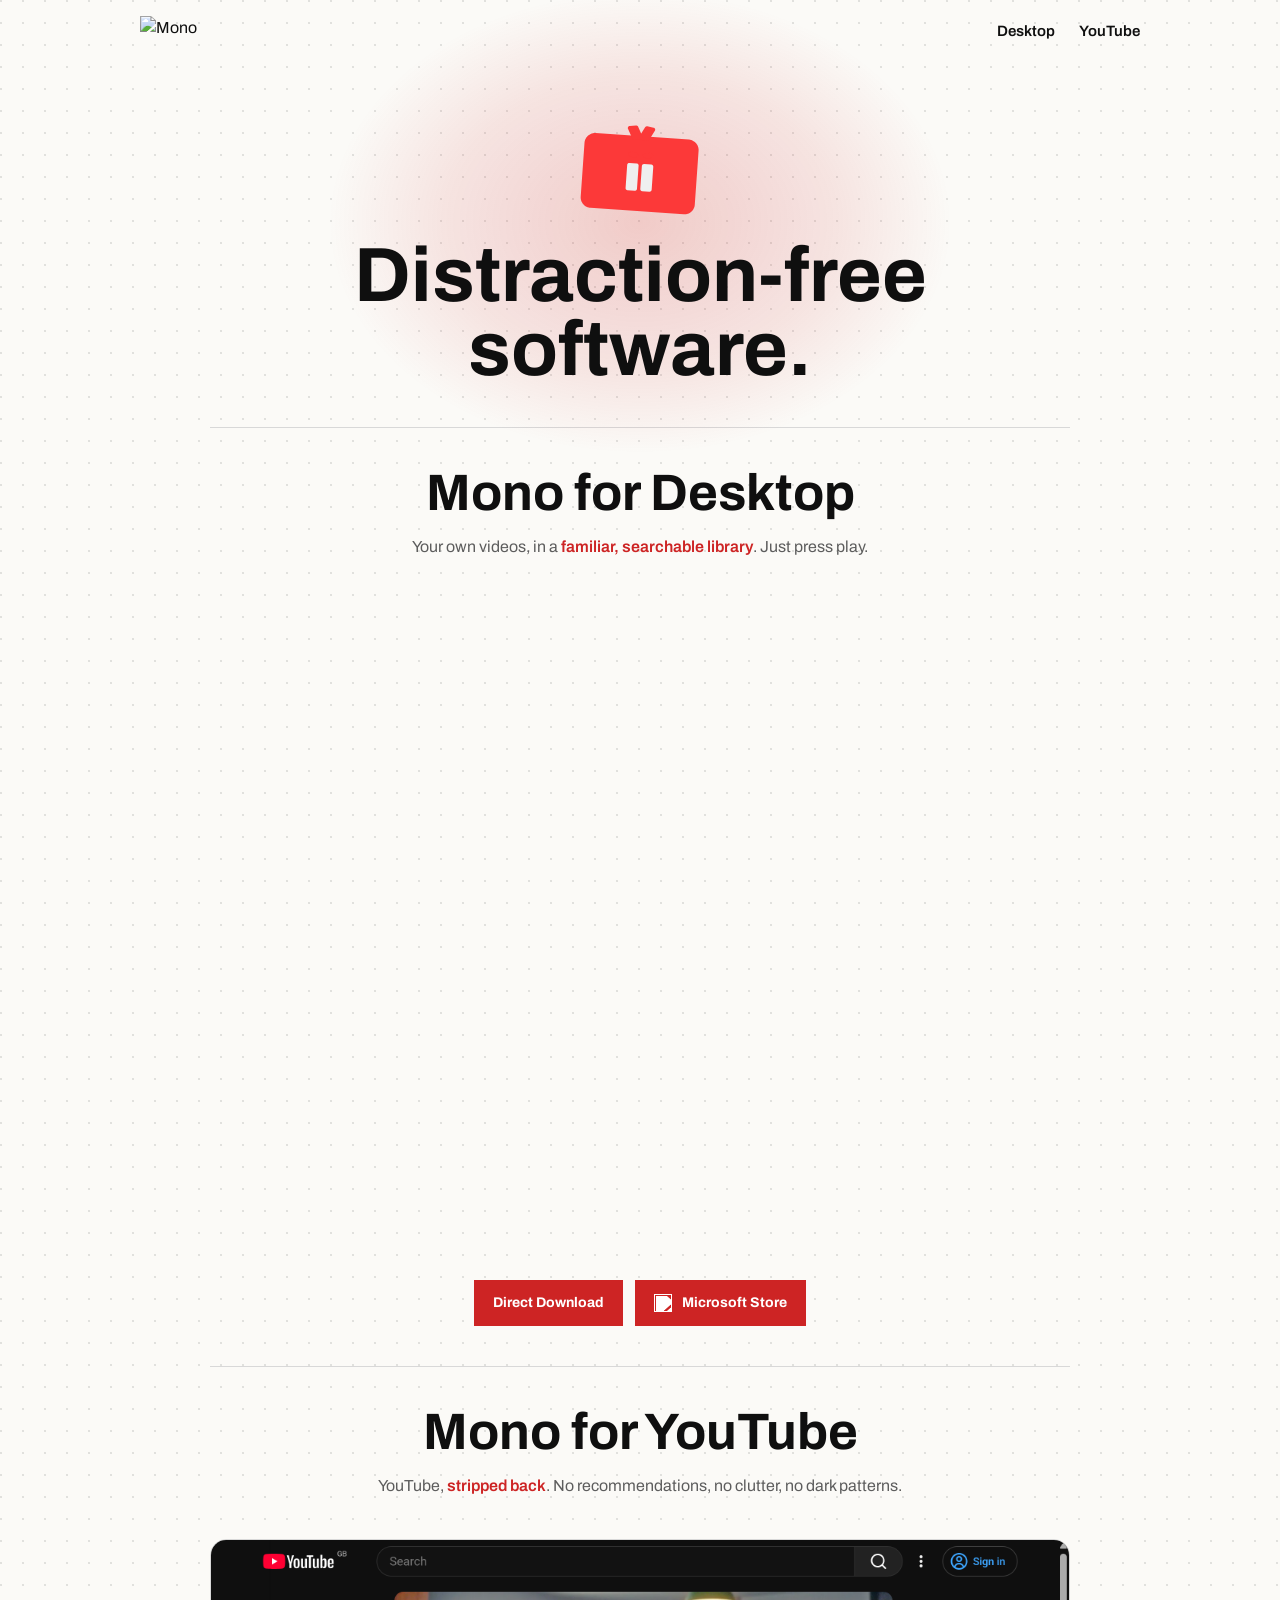
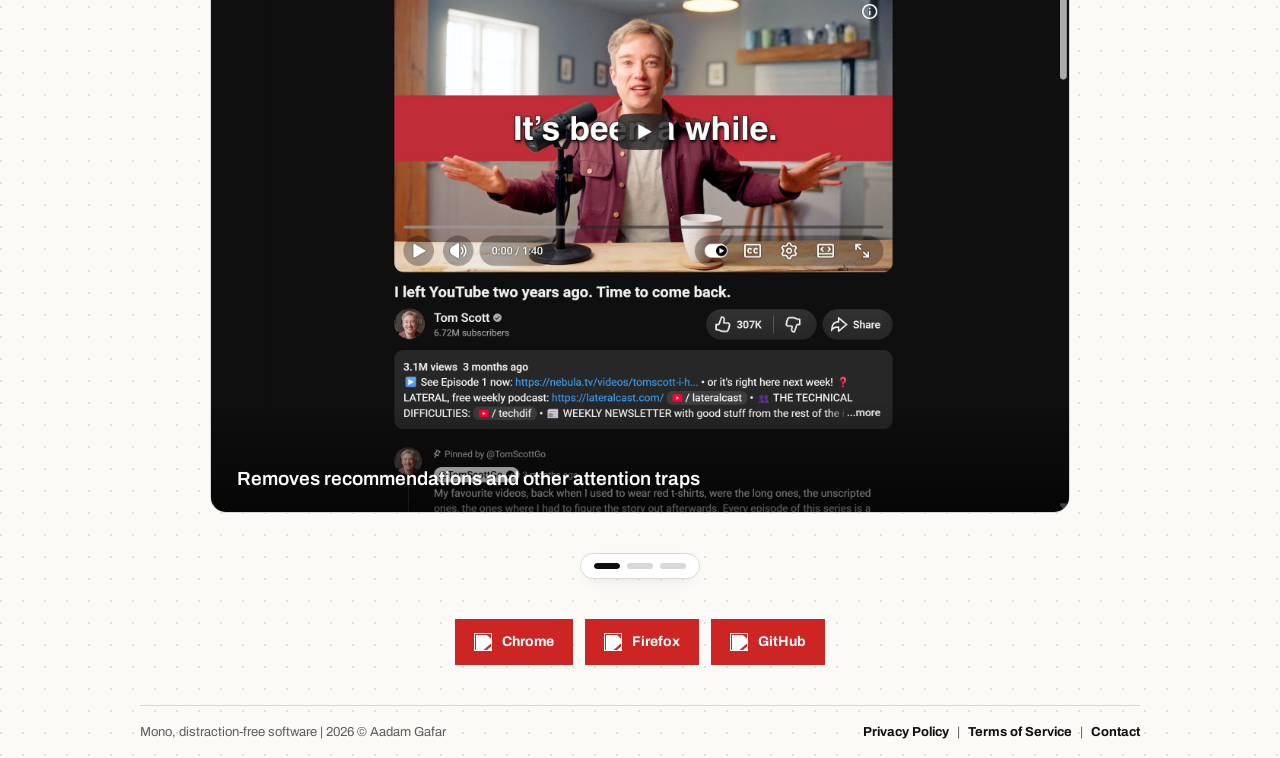
==== index.html @ 40f51976 "Update figcaption elements to remove trailing periods Removed periods from figcaption elements for c" ====
<!DOCTYPE html>
<html lang="en">

<head>
  <meta charset="UTF-8">
  <meta name="viewport" content="width=device-width, initial-scale=1.0">
  <meta name="description" content="Mono, distraction-free software">
  <meta property="og:title" content="Mono">
  <meta property="og:description" content="Mono, distraction-free software">
  <meta property="og:type" content="website">
  <meta property="og:url" content="https://monoapp.uk">
  <title>Mono, distraction-free software</title>
  <link rel="preconnect" href="https://fonts.googleapis.com">
  <link rel="preconnect" href="https://fonts.gstatic.com" crossorigin>
  <link href="https://fonts.googleapis.com/css2?family=Archivo:wght@400;500;600;700&display=swap" rel="stylesheet">
  <link rel="stylesheet" href="style.css">
  <link rel="icon" type="image/svg+xml" href="art/icon.svg">
</head>

<body>
  <header class="site-header" aria-label="Site header">
    <nav class="navbar" aria-label="Primary">
      <a class="brand" href="index.html" aria-label="Mono home">
        <img src="art/logo_dark_text.svg" alt="Mono" width="104" height="30">
      </a>
      <ul class="nav-links">
        <li><a href="index.html#desktop">Desktop</a></li>
        <li><a href="index.html#youtube">YouTube</a></li>
      </ul>
    </nav>
  </header>

  <main>
    <section class="hero" aria-labelledby="hero-title">
      <img class="hero-mark" src="art/mono.svg" alt="" aria-hidden="true" width="120" height="93">
      <h1 id="hero-title">Distraction-free software.</h1>
    </section>

    <section id="desktop" class="product-section" aria-labelledby="desktop-title">
      <header class="product-intro">
        <h2 id="desktop-title">Mono for Desktop</h2>
        <p>
          Your own videos, in a <span class="hl">familiar, searchable library</span>. Just press play.
        </p>
      </header>

      <div class="carousel" data-carousel aria-roledescription="carousel" aria-label="Mono for Desktop in use">
        <div class="carousel-track" data-carousel-track>
          <article class="beat carousel-slide" aria-roledescription="slide" aria-label="1 of 3">
            <figure class="beat-visual">
              <img src="art/screenshots/mfd_1.png" alt="Mono for Desktop clean home screen with search" width="2256" height="1408" loading="lazy">
              <figcaption>Gather your videos into one searchable library</figcaption>
            </figure>
          </article>

          <article class="beat carousel-slide" aria-roledescription="slide" aria-label="2 of 3">
            <figure class="beat-visual">
              <img src="art/screenshots/mfd_2.png" alt="Mono for Desktop showing a searchable grid of local videos" width="2256" height="1504" loading="lazy">
              <figcaption>Play a wide range of formats</figcaption>
            </figure>
          </article>

          <article class="beat carousel-slide" aria-roledescription="slide" aria-label="3 of 3">
            <figure class="beat-visual">
              <img src="art/screenshots/mfd_3.png" alt="Mono for Desktop playing a video with a minimal player" width="2256" height="1408" loading="lazy">
              <figcaption>Your files stay on your machine and remain untouched</figcaption>
            </figure>
          </article>
        </div>

        <div class="carousel-controls">
          <div class="carousel-dots" role="tablist" aria-label="Choose slide">
            <button type="button" class="carousel-dot" data-carousel-dot role="tab" aria-label="Slide 1"><span class="carousel-dot-fill"></span></button>
            <button type="button" class="carousel-dot" data-carousel-dot role="tab" aria-label="Slide 2"><span class="carousel-dot-fill"></span></button>
            <button type="button" class="carousel-dot" data-carousel-dot role="tab" aria-label="Slide 3"><span class="carousel-dot-fill"></span></button>
          </div>
        </div>
      </div>

      <div class="store-links product-download" aria-label="Desktop download links">
        <a class="download-link" href="files/Mono Installer.msi">Direct Download</a>
        <a class="download-link" href="https://apps.microsoft.com/detail/9N6D00VZBLR2?hl=en-us&gl=GB&ocid=pdpshare" target="_blank" rel="noreferrer">
          <img class="download-link-icon" src="art/microsoft.svg" alt="" aria-hidden="true" width="18" height="18">
          <span>Microsoft Store</span>
        </a>
      </div>
    </section>

    <section id="youtube" class="product-section" aria-labelledby="youtube-title">
      <header class="product-intro">
        <h2 id="youtube-title">Mono for YouTube</h2>
        <p>
          YouTube, <span class="hl">stripped back</span>. No recommendations, no clutter, no dark patterns.
        </p>
      </header>

      <div class="carousel" data-carousel aria-roledescription="carousel" aria-label="Mono for YouTube in use">
        <div class="carousel-track" data-carousel-track>
          <article class="beat carousel-slide" aria-roledescription="slide" aria-label="1 of 3">
            <figure class="beat-visual">
              <img src="art/screenshots/mfy_1.png" alt="A YouTube watch page with recommendations removed, just the player" width="2256" height="1504" loading="lazy">
              <figcaption>Removes recommendations and other attention traps</figcaption>
            </figure>
          </article>

          <article class="beat carousel-slide" aria-roledescription="slide" aria-label="2 of 3">
            <figure class="beat-visual">
              <img src="art/screenshots/mfy_2.png" alt="A decluttered YouTube search results page" width="2256" height="1504" loading="lazy">
              <figcaption>Keeps the player, search, description, and comments</figcaption>
            </figure>
          </article>

          <article class="beat carousel-slide" aria-roledescription="slide" aria-label="3 of 3">
            <figure class="beat-visual">
              <img src="art/screenshots/mfy_3.png" alt="Read-only YouTube comments with no distractions" width="2256" height="1504" loading="lazy">
              <figcaption>Runs quietly without tracking you or adding clutter</figcaption>
            </figure>
          </article>
        </div>

        <div class="carousel-controls">
          <div class="carousel-dots" role="tablist" aria-label="Choose slide">
            <button type="button" class="carousel-dot" data-carousel-dot role="tab" aria-label="Slide 1"><span class="carousel-dot-fill"></span></button>
            <button type="button" class="carousel-dot" data-carousel-dot role="tab" aria-label="Slide 2"><span class="carousel-dot-fill"></span></button>
            <button type="button" class="carousel-dot" data-carousel-dot role="tab" aria-label="Slide 3"><span class="carousel-dot-fill"></span></button>
          </div>
        </div>
      </div>

      <div class="store-links product-download" aria-label="Browser install links">
        <a class="download-link" href="https://chromewebstore.google.com/detail/focus-for-youtube/nppiofogichmlkadpbpkpojpidedifeh" target="_blank" rel="noreferrer">
          <img class="download-link-icon" src="art/chrome.svg" alt="" aria-hidden="true" width="18" height="18">
          <span>Chrome</span>
        </a>
        <a class="download-link" href="https://addons.mozilla.org/en-US/firefox/addon/mono-extension/" target="_blank" rel="noreferrer">
          <img class="download-link-icon" src="art/firefox.svg" alt="" aria-hidden="true" width="18" height="18">
          <span>Firefox</span>
        </a>
        <a class="download-link" href="https://github.com/Aadam-Gafar/Mono-for-YouTube" target="_blank" rel="noreferrer">
          <img class="download-link-icon" src="art/github.svg" alt="" aria-hidden="true" width="18" height="18">
          <span>GitHub</span>
        </a>
      </div>
    </section>
  </main>

  <footer class="site-footer">
    <p>Mono, distraction-free software | 2026 &copy; Aadam Gafar</p>
    <nav class="footer-links" aria-label="Footer links">
      <a href="privacy.html">Privacy Policy</a>
      <span aria-hidden="true">|</span>
      <a href="terms.html">Terms of Service</a>
      <span aria-hidden="true">|</span>
      <a href="mailto:contact@monoapp.uk">Contact</a>
    </nav>
  </footer>
  <script src="script.js" defer></script>
</body>

</html>
---- style.css ----
* {
  box-sizing: border-box;
}

:root {
  --color-text: #0f0f0f;
  --color-muted: #5d5d5d;
  --color-line: #d8d8d8;
  --color-bg-soft: #fbfaf7;
  --color-red: #cd2424;
  --max-width: 1000px;

  /* Spacing scale — every gap/padding on the page derives from these. */
  --gutter: 32px;
  --space-2xs: 8px;
  --space-xs: 12px;
  --space-sm: 16px;
  --space-md: 24px;
  --space-block: clamp(24px, 3.5vw, 40px);
}

html {
  min-height: 100%;
  scroll-behavior: smooth;
}

body {
  display: flex;
  flex-direction: column;
  min-height: 100vh;
  margin: 0;
  background:
    radial-gradient(circle at 1px 1px, rgba(15, 15, 15, 0.11) 1.15px, transparent 1.35px),
    linear-gradient(var(--color-bg-soft), var(--color-bg-soft));
  background-size: 22px 22px, auto;
  color: var(--color-text);
  font-family: "Archivo", Arial, Helvetica, sans-serif;
  font-size: 16px;
  line-height: 1.55;
  text-rendering: optimizeLegibility;
}

main {
  flex: 1;
}

@keyframes enter-soft {
  from {
    opacity: 0;
    transform: translateY(10px);
  }

  to {
    opacity: 1;
    transform: translateY(0);
  }
}

@keyframes enter-visual {
  from {
    opacity: 0;
    transform: translateY(8px) scale(0.985);
  }

  to {
    opacity: 1;
    transform: translateY(0) scale(1);
  }
}

@keyframes draw-divider {
  from {
    border-top-color: transparent;
  }

  to {
    border-top-color: var(--color-line);
  }
}

img {
  display: block;
  max-width: 100%;
  height: auto;
}

a {
  color: inherit;
  text-decoration: none;
}

a:focus-visible {
  outline: 2px solid var(--color-red);
  outline-offset: 4px;
}

.site-header {
  width: 100%;
  background: transparent;
  animation: enter-soft 480ms cubic-bezier(0.2, 0.8, 0.2, 1) both;
}

.navbar {
  display: flex;
  align-items: center;
  justify-content: space-between;
  gap: var(--space-sm);
  width: min(100% - var(--gutter), var(--max-width));
  margin: 0 auto;
  padding: var(--space-sm) 0;
}

.brand {
  display: inline-flex;
  align-items: center;
}

.brand img {
  display: block;
  width: 104px;
  height: auto;
}

.nav-links {
  display: flex;
  align-items: center;
  gap: var(--space-md);
  margin: 0;
  padding: 0;
  list-style: none;
}

.nav-links a {
  font-size: 15px;
  font-weight: 600;
  color: var(--color-text);
}

.nav-links a:hover {
  color: var(--color-red);
}

h1,
h2,
h3,
p {
  margin-top: 0;
}

h1 {
  max-width: 760px;
  margin-bottom: var(--space-sm);
  font-size: clamp(42px, 6vw, 78px);
  font-weight: 700;
  line-height: 0.96;
  letter-spacing: 0;
}

h2 {
  margin-bottom: var(--space-sm);
  font-size: clamp(32px, 4vw, 54px);
  font-weight: 700;
  line-height: 1;
  letter-spacing: 0;
}

.hero {
  position: relative;
  isolation: isolate;
  display: flex;
  flex-direction: column;
  align-items: center;
  width: min(100% - var(--gutter), var(--max-width));
  margin: 0 auto;
  padding: calc(var(--space-block) * 1.5) 0 var(--space-block);
  text-align: center;
}

/* Cinnabar glow pool that warms the dot grid behind the mark. */
.hero::before {
  content: "";
  position: absolute;
  z-index: -1;
  left: 50%;
  top: 44%;
  width: min(820px, 94vw);
  aspect-ratio: 1.35 / 1;
  transform: translate(-50%, -50%);
  background: radial-gradient(
    closest-side,
    rgba(205, 36, 36, 0.22),
    rgba(205, 36, 36, 0.1) 48%,
    rgba(205, 36, 36, 0) 76%
  );
  pointer-events: none;
  animation: hero-glow 7s ease-in-out infinite alternate;
}

@keyframes hero-glow {
  from {
    transform: translate(-50%, -50%) scale(0.92);
    opacity: 0.8;
  }

  to {
    transform: translate(-50%, -50%) scale(1.06);
    opacity: 1;
  }
}

.hero-mark {
  width: clamp(84px, 11vw, 120px);
  height: auto;
  margin-bottom: var(--space-md);
  animation: enter-visual 640ms cubic-bezier(0.2, 0.8, 0.2, 1) both;
}

.hero h1 {
  max-width: 18ch;
  margin-bottom: 0;
  animation: enter-soft 560ms cubic-bezier(0.2, 0.8, 0.2, 1) 90ms both;
}

.product-intro p,
.product-download {
  color: var(--color-muted);
}

.store-links {
  display: flex;
  flex-wrap: wrap;
  gap: var(--space-xs);
}

.download-link {
  display: inline-flex;
  align-items: center;
  justify-content: center;
  gap: 10px;
  min-height: 46px;
  border: 1px solid var(--color-text);
  padding: 12px 18px;
  font-size: 14px;
  font-weight: 700;
  line-height: 1;
}

.download-link-icon {
  width: 18px;
  height: 18px;
  flex: 0 0 18px;
  filter: brightness(0) invert(1);
}

.download-link {
  border-color: var(--color-red);
  background: var(--color-red);
  color: #ffffff;
}

.download-link:hover {
  background: var(--color-text);
  border-color: var(--color-text);
  color: #ffffff;
}

.beat {
  display: flex;
  flex-direction: column;
  align-items: center;
  width: 100%;
  margin-top: var(--space-block);
}

.beat-visual {
  position: relative;
  margin: 0;
  width: 100%;
  border: 1px solid var(--color-line);
  border-radius: 16px;
  overflow: hidden;
}

.beat-visual img {
  display: block;
  width: 100%;
}

.beat-visual figcaption {
  position: absolute;
  right: 0;
  bottom: 0;
  left: 0;
  padding: clamp(36px, 6vw, 64px) clamp(16px, 2.5vw, 26px) clamp(14px, 2vw, 20px);
  background: linear-gradient(to top, rgba(0, 0, 0, 0.66) 0%, rgba(0, 0, 0, 0.34) 42%, rgba(0, 0, 0, 0) 100%);
  color: #ffffff;
  font-size: clamp(15px, 1.6vw, 19px);
  font-weight: 600;
  line-height: 1.35;
  text-align: left;
}

/* Carousel
   --------------------------------------------------------------- */
.carousel {
  --carousel-interval: 5s;
  width: 100%;
  margin-top: var(--space-block);
}

.carousel-track {
  display: flex;
  overflow-x: auto;
  scroll-snap-type: x mandatory;
  scroll-behavior: smooth;
  scrollbar-width: none;
  -ms-overflow-style: none;
}

.carousel-track::-webkit-scrollbar {
  display: none;
}

.carousel-slide {
  flex: 0 0 100%;
  scroll-snap-align: center;
  margin-top: 0;
}

.carousel-controls {
  display: flex;
  align-items: center;
  justify-content: center;
  gap: var(--space-xs);
  margin-top: var(--space-block);
}

.carousel-dots {
  display: inline-flex;
  align-items: center;
  gap: 7px;
  padding: 9px 13px;
  background: #ffffff;
  border: 1px solid var(--color-line);
  border-radius: 999px;
  box-shadow: 0 6px 18px -10px rgba(15, 15, 15, 0.25);
}

.carousel-dot {
  position: relative;
  width: 26px;
  height: 6px;
  padding: 0;
  border: 0;
  border-radius: 999px;
  background: var(--color-line);
  overflow: hidden;
  cursor: pointer;
  appearance: none;
  -webkit-appearance: none;
}

.carousel-dot-fill {
  position: absolute;
  inset: 0;
  border-radius: inherit;
  background: var(--color-text);
  transform: scaleX(0);
  transform-origin: left center;
}

.carousel-dot[data-active] .carousel-dot-fill {
  transform: scaleX(1);
}

.carousel.is-playing .carousel-dot[data-active] .carousel-dot-fill {
  animation: dot-fill var(--carousel-interval) linear forwards;
}

@keyframes dot-fill {
  from {
    transform: scaleX(0);
  }

  to {
    transform: scaleX(1);
  }
}

.carousel button:focus-visible {
  outline: 2px solid var(--color-red);
  outline-offset: 3px;
}

@media (prefers-reduced-motion: reduce) {
  .carousel.is-playing .carousel-dot[data-active] .carousel-dot-fill {
    animation: none;
  }

  .carousel-track {
    scroll-behavior: auto;
  }
}

.product-section {
  display: flex;
  flex-direction: column;
  align-items: center;
  width: min(100% - var(--gutter), 860px);
  margin: 0 auto;
  border-top: 1px solid var(--color-line);
  padding: var(--space-block) 0;
  scroll-margin-top: var(--space-md);
  text-align: center;
  animation: draw-divider 500ms ease both;
}

.policy-page {
  width: min(100% - var(--gutter), 820px);
  margin: 0 auto;
  border-top: 1px solid var(--color-line);
  padding: var(--space-block) 0;
  animation: draw-divider 500ms ease both;
}

.policy-updated {
  margin-bottom: var(--space-block);
  color: var(--color-muted);
  font-weight: 600;
}

.policy-section {
  border-top: 1px solid var(--color-line);
  padding: var(--space-md) 0 0;
  animation: enter-soft 560ms cubic-bezier(0.2, 0.8, 0.2, 1) both;
}

.policy-section + .policy-section {
  margin-top: var(--space-md);
}

.policy-section h2 {
  font-size: clamp(24px, 3vw, 34px);
}

.policy-section p {
  color: var(--color-muted);
}

.policy-list {
  display: grid;
  gap: var(--space-xs);
  margin: var(--space-sm) 0 0;
  padding-left: var(--space-md);
  color: var(--color-muted);
}

.policy-list strong {
  color: var(--color-text);
}

.product-intro {
  max-width: 620px;
  animation: enter-soft 560ms cubic-bezier(0.2, 0.8, 0.2, 1) both;
}

.product-intro p {
  margin: 0;
}

.product-intro .hl {
  color: var(--color-red);
  font-weight: 600;
}

.product-download {
  justify-content: center;
  margin-top: var(--space-block);
}

.site-footer {
  display: flex;
  align-items: center;
  justify-content: space-between;
  gap: var(--space-sm);
  width: min(100% - var(--gutter), var(--max-width));
  margin: auto auto 0;
  border-top: 1px solid var(--color-line);
  padding: var(--space-sm) 0;
  color: var(--color-muted);
  font-size: 13px;
  animation: enter-soft 520ms cubic-bezier(0.2, 0.8, 0.2, 1) 440ms both;
}

.site-footer p {
  margin: 0;
}

.footer-links {
  display: inline-flex;
  align-items: center;
  gap: var(--space-2xs);
  color: var(--color-muted);
}

.site-footer a,
.footer-links a {
  color: var(--color-text);
  font-weight: 700;
  text-align: right;
  white-space: nowrap;
}

.site-footer a:hover,
.footer-links a:hover {
  color: var(--color-red);
}

@supports (animation-timeline: view()) {
  @media (prefers-reduced-motion: no-preference) {
    .carousel {
      opacity: 0;
      animation: enter-visual 1ms linear both;
      animation-timeline: view();
      animation-range: entry 5% cover 20%;
    }
  }
}

@media (max-width: 560px) {
  :root {
    --gutter: 24px;
  }

  .download-link {
    width: 100%;
  }

  .site-footer {
    align-items: flex-start;
    flex-direction: column;
  }

  .site-footer a,
  .footer-links a {
    text-align: left;
    white-space: normal;
  }
}

@media (prefers-reduced-motion: reduce) {
  *,
  *::before,
  *::after {
    animation-duration: 1ms !important;
    animation-iteration-count: 1 !important;
    scroll-behavior: auto !important;
  }
}
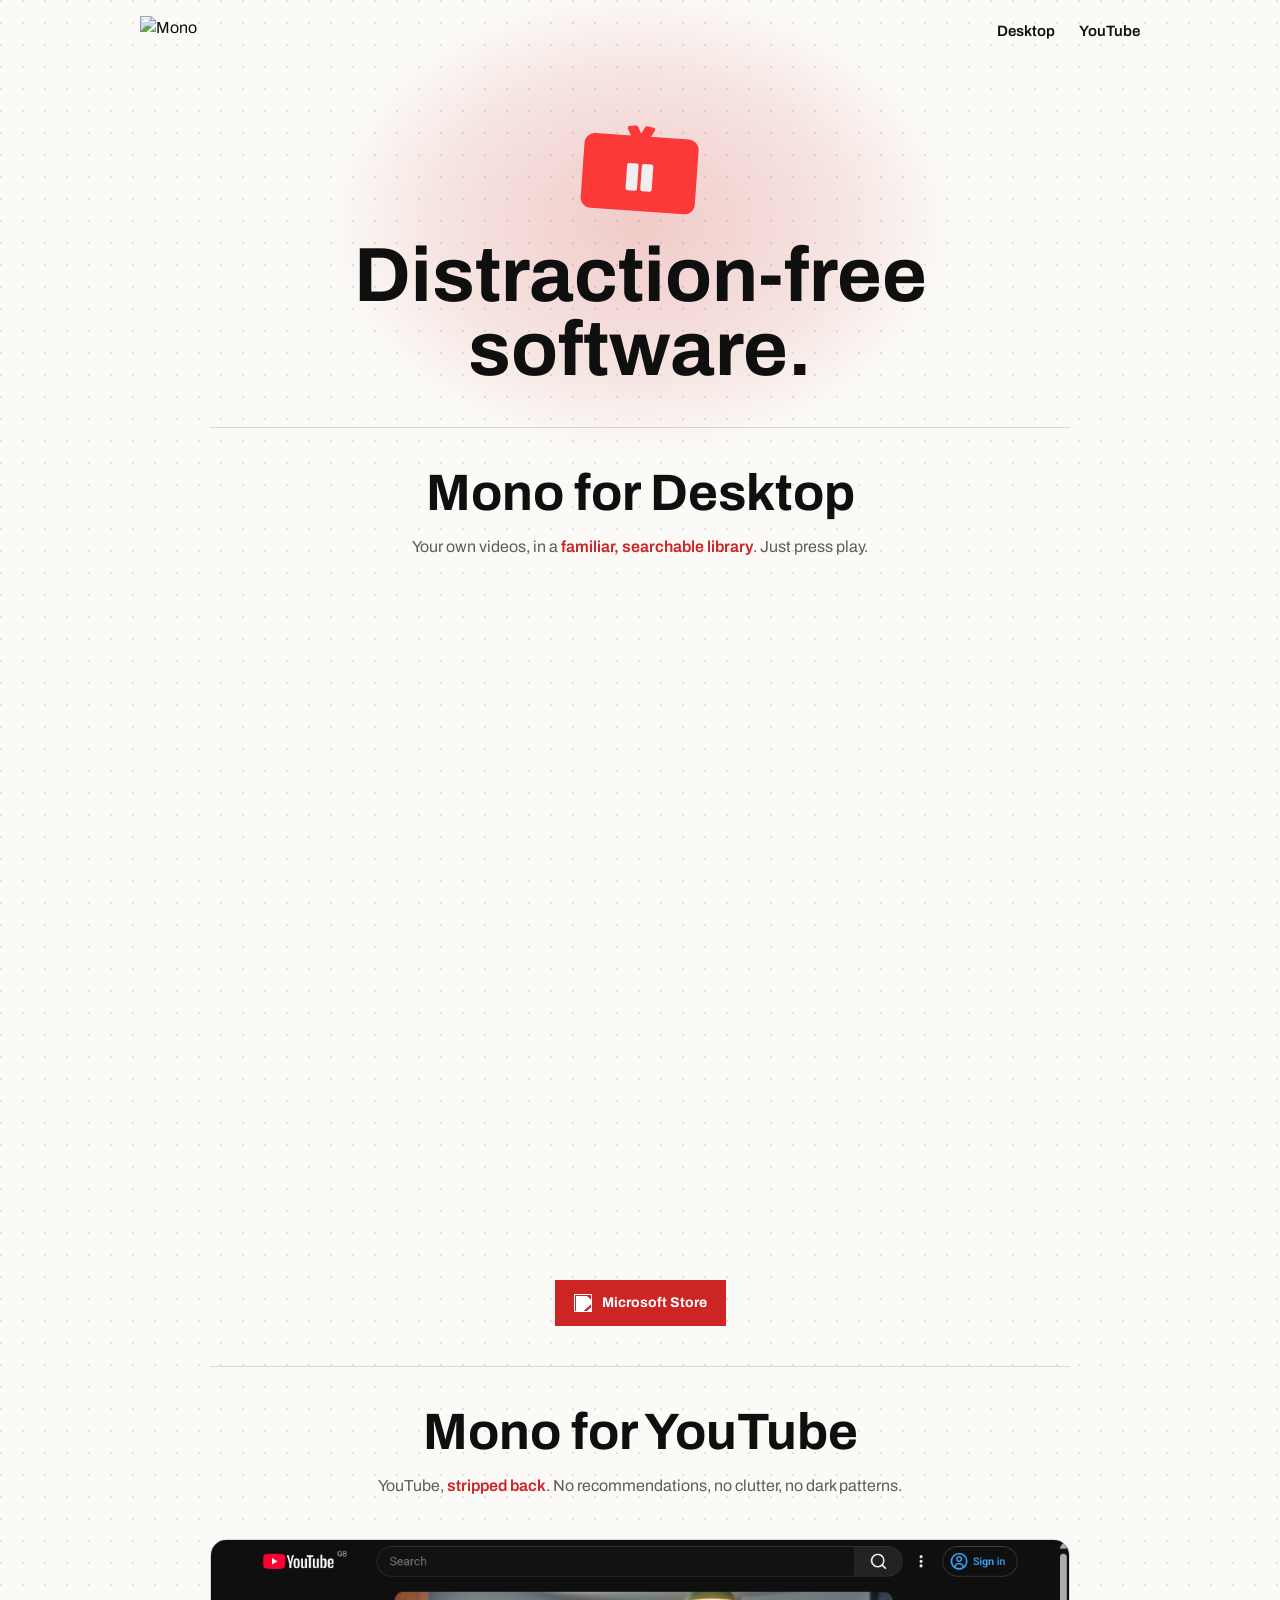
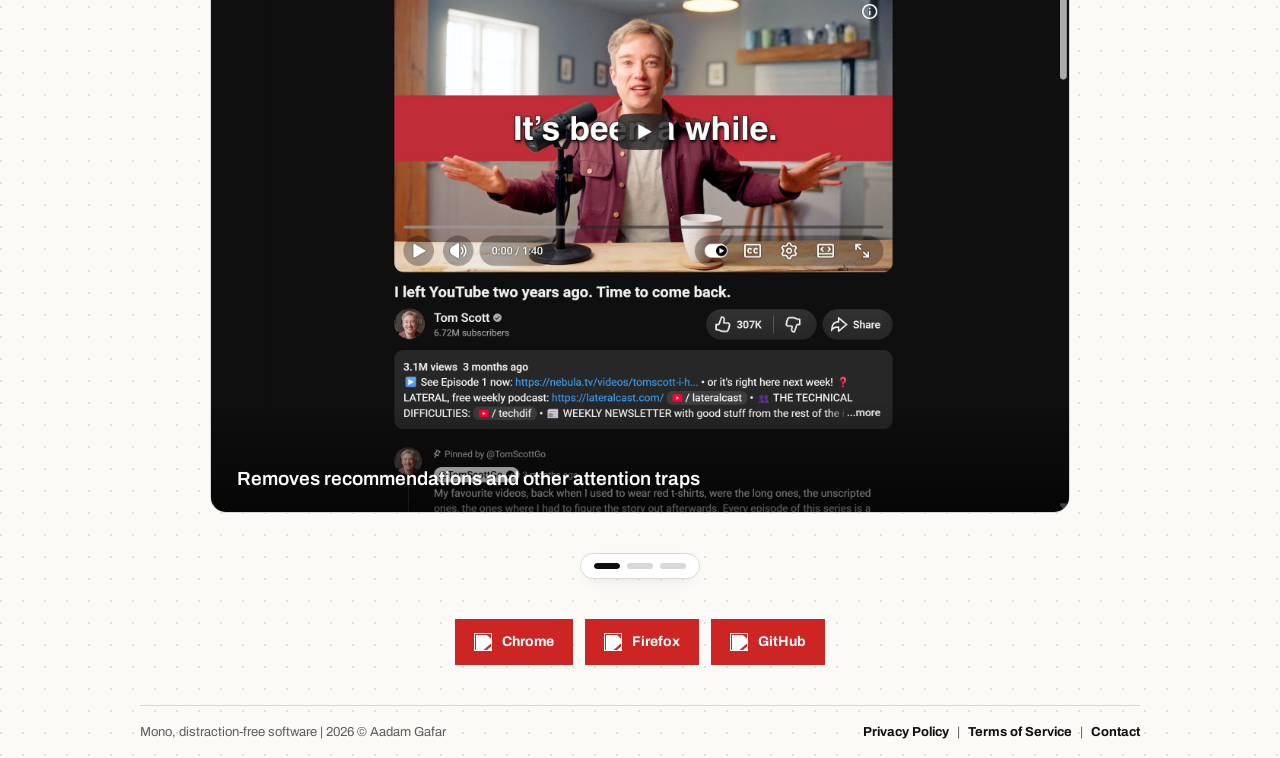
==== commit 821741be: "Removed direct download" ====
--- a/index.html
+++ b/index.html
@@ -78,7 +78,6 @@
       </div>
 
       <div class="store-links product-download" aria-label="Desktop download links">
-        <a class="download-link" href="files/Mono Installer.msi">Direct Download</a>
         <a class="download-link" href="https://apps.microsoft.com/detail/9N6D00VZBLR2?hl=en-us&gl=GB&ocid=pdpshare" target="_blank" rel="noreferrer">
           <img class="download-link-icon" src="art/microsoft.svg" alt="" aria-hidden="true" width="18" height="18">
           <span>Microsoft Store</span>
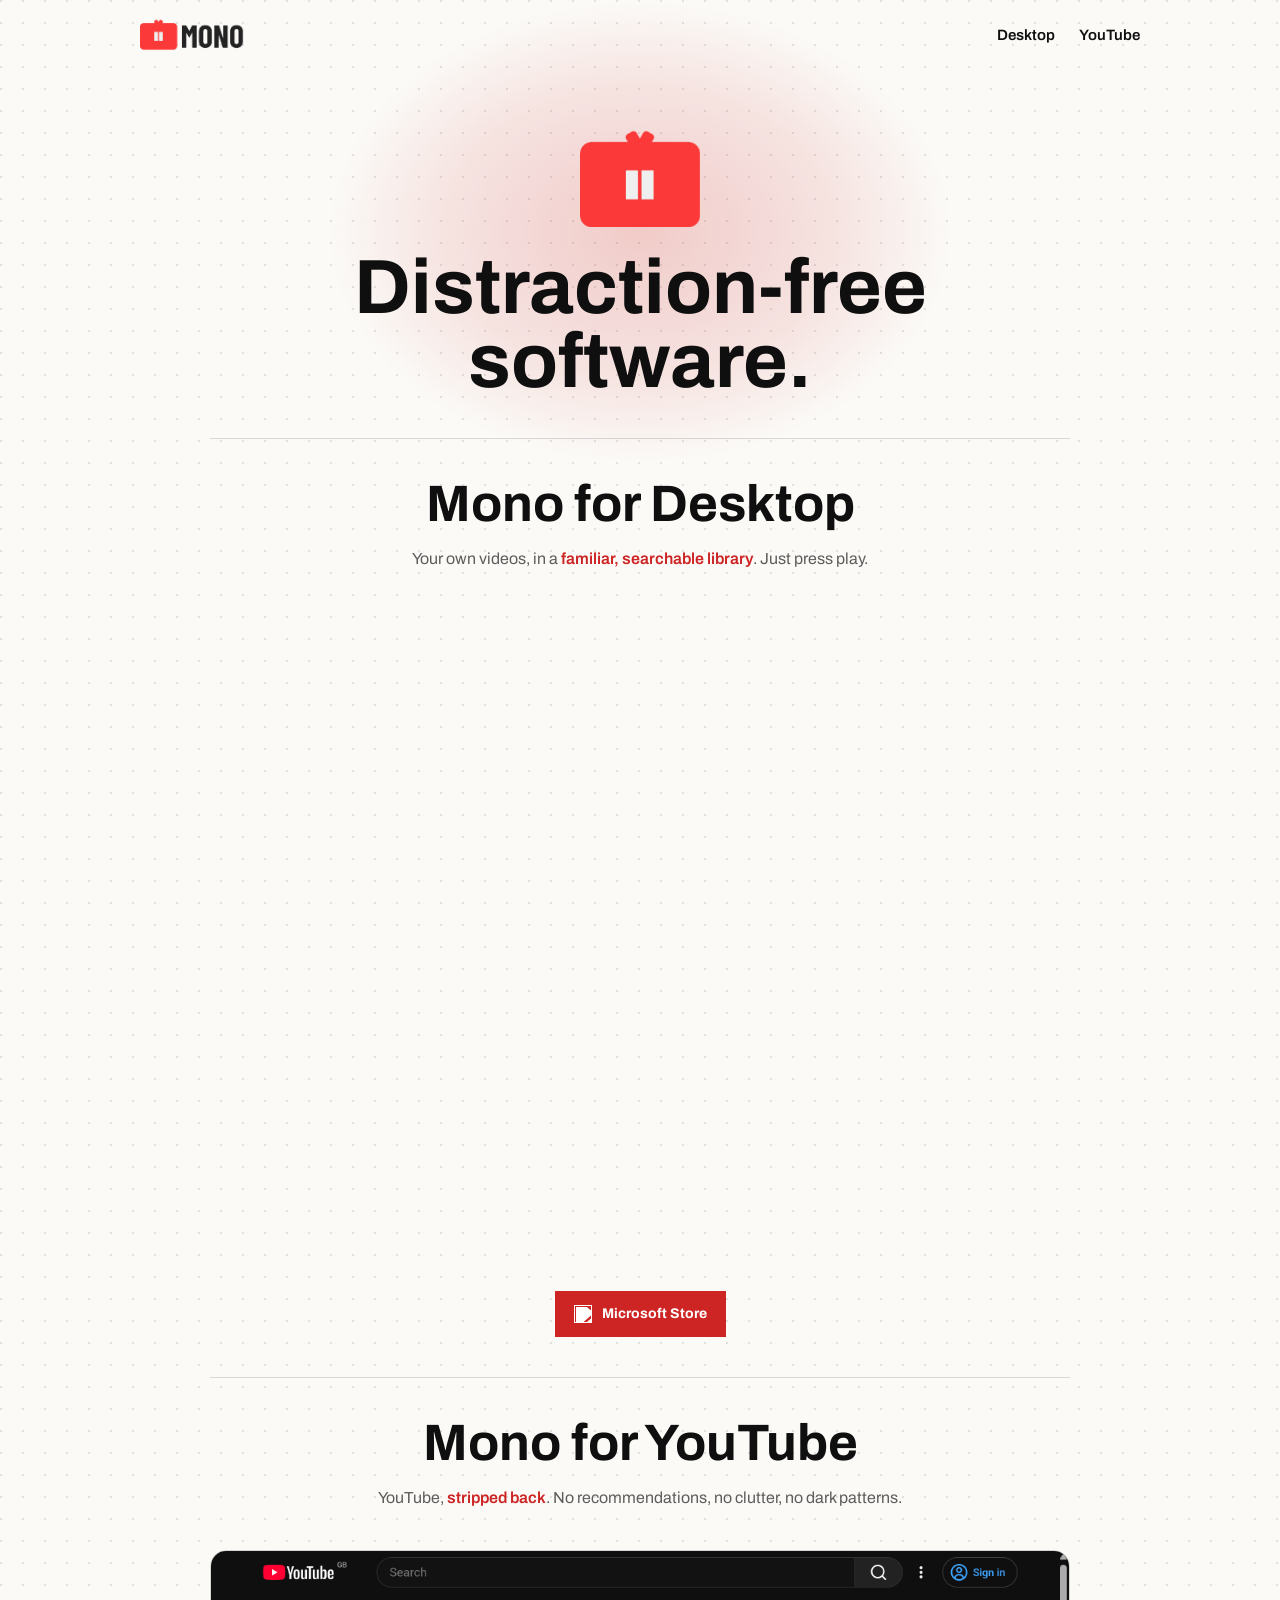
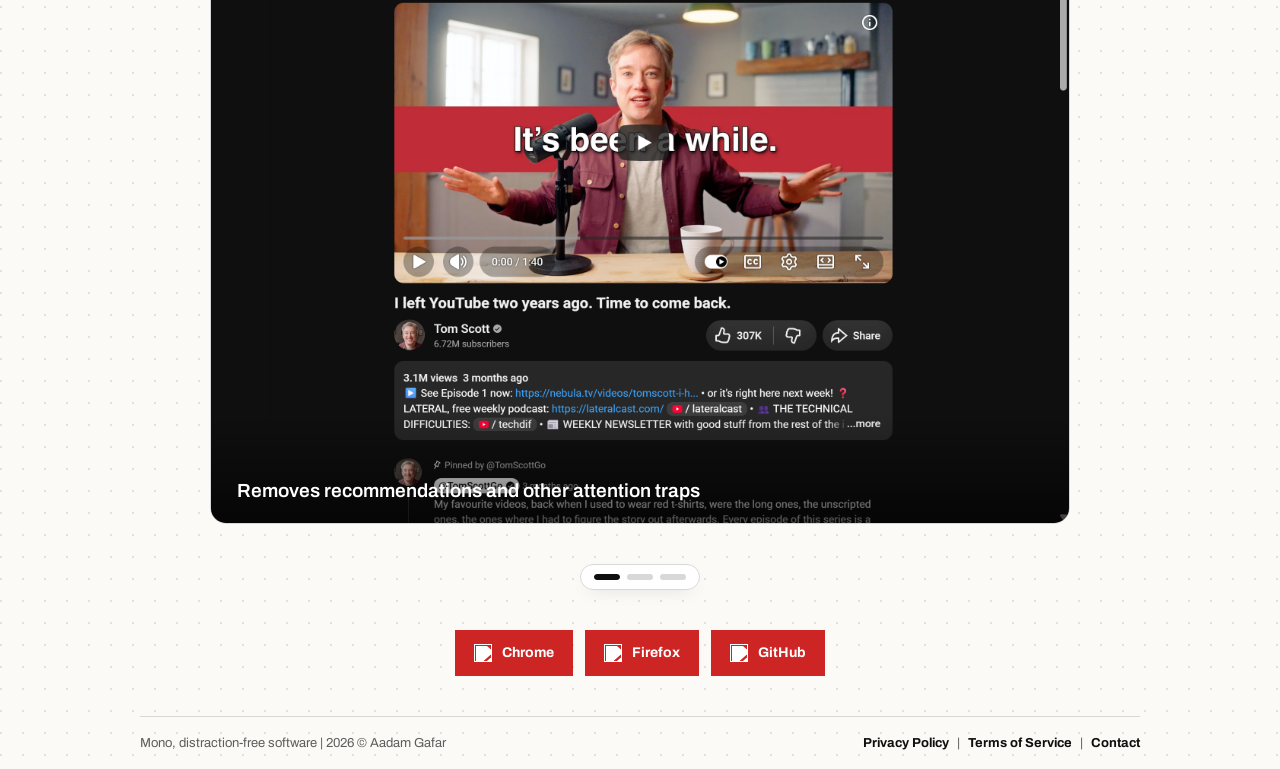
==== commit afe36d40: "New assets" ====
--- a/index.html
+++ b/index.html
@@ -14,14 +14,14 @@
   <link rel="preconnect" href="https://fonts.gstatic.com" crossorigin>
   <link href="https://fonts.googleapis.com/css2?family=Archivo:wght@400;500;600;700&display=swap" rel="stylesheet">
   <link rel="stylesheet" href="style.css">
-  <link rel="icon" type="image/svg+xml" href="art/icon.svg">
+  <link rel="icon" type="image/png" href="art/icon.png">
 </head>
 
 <body>
   <header class="site-header" aria-label="Site header">
     <nav class="navbar" aria-label="Primary">
       <a class="brand" href="index.html" aria-label="Mono home">
-        <img src="art/logo_dark_text.svg" alt="Mono" width="104" height="30">
+        <img src="art/logo_dark_text.png" alt="Mono" width="104" height="30">
       </a>
       <ul class="nav-links">
         <li><a href="index.html#desktop">Desktop</a></li>
@@ -32,7 +32,7 @@
 
   <main>
     <section class="hero" aria-labelledby="hero-title">
-      <img class="hero-mark" src="art/mono.svg" alt="" aria-hidden="true" width="120" height="93">
+      <img class="hero-mark" src="art/mono.png" alt="" aria-hidden="true" width="120" height="93">
       <h1 id="hero-title">Distraction-free software.</h1>
     </section>
 
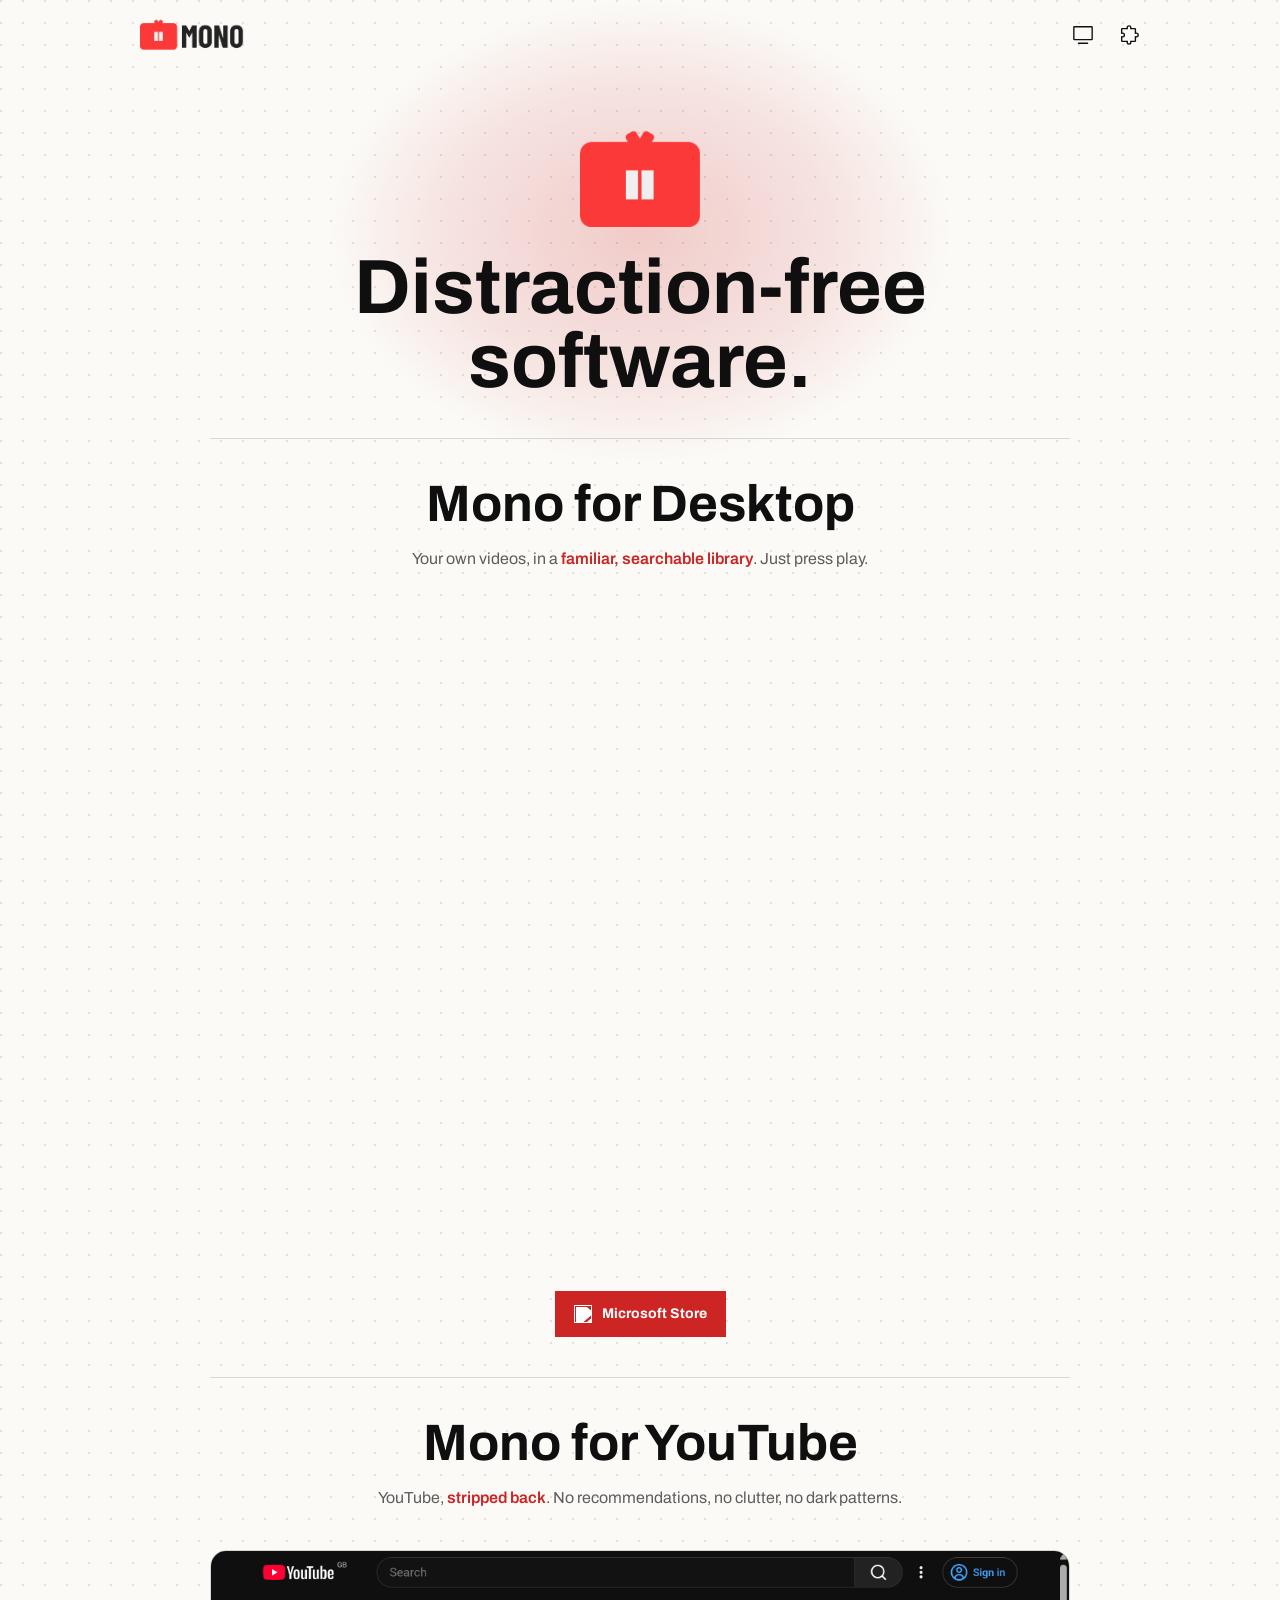
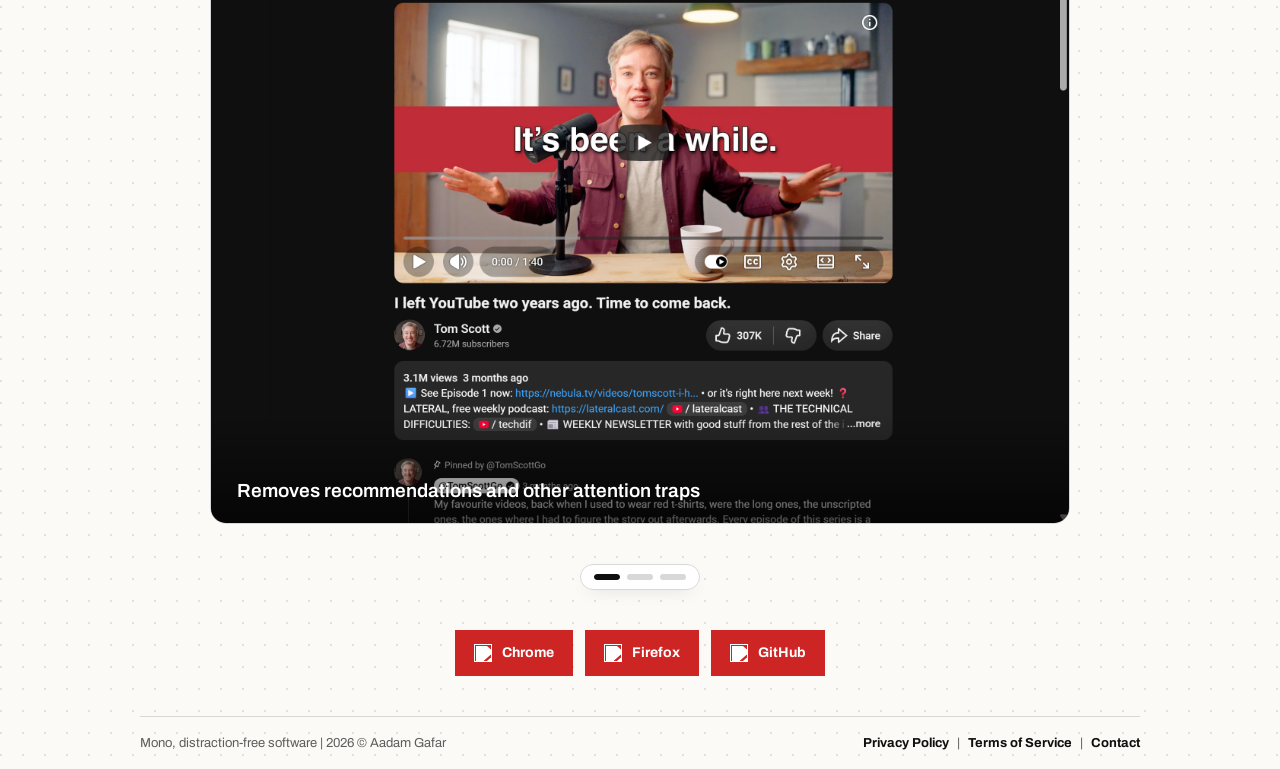
==== commit 9ae44736: "Replace text with icons" ====
--- a/index.html
+++ b/index.html
@@ -24,8 +24,8 @@
         <img src="art/logo_dark_text.png" alt="Mono" width="104" height="30">
       </a>
       <ul class="nav-links">
-        <li><a href="index.html#desktop">Desktop</a></li>
-        <li><a href="index.html#youtube">YouTube</a></li>
+        <li><a href="index.html#desktop" aria-label="Mono for Desktop" title="Mono for Desktop"><span class="nav-icon nav-icon-desktop"></span></a></li>
+        <li><a href="index.html#youtube" aria-label="Mono for YouTube" title="Mono for YouTube"><span class="nav-icon nav-icon-youtube"></span></a></li>
       </ul>
     </nav>
   </header>
@@ -46,24 +46,52 @@
 
       <div class="carousel" data-carousel aria-roledescription="carousel" aria-label="Mono for Desktop in use">
         <div class="carousel-track" data-carousel-track>
-          <article class="beat carousel-slide" aria-roledescription="slide" aria-label="1 of 3">
+          <article class="beat carousel-slide" aria-roledescription="slide" aria-label="1 of 7">
             <figure class="beat-visual">
-              <img src="art/screenshots/mfd_1.png" alt="Mono for Desktop clean home screen with search" width="2256" height="1408" loading="lazy">
-              <figcaption>Gather your videos into one searchable library</figcaption>
+              <img src="art/screenshots/mfd_1.png" alt="Mono for Desktop clean home screen with a search bar" width="2256" height="1408" loading="lazy">
+              <figcaption>A clean, calm interface</figcaption>
             </figure>
           </article>
 
-          <article class="beat carousel-slide" aria-roledescription="slide" aria-label="2 of 3">
+          <article class="beat carousel-slide" aria-roledescription="slide" aria-label="2 of 7">
             <figure class="beat-visual">
-              <img src="art/screenshots/mfd_2.png" alt="Mono for Desktop showing a searchable grid of local videos" width="2256" height="1504" loading="lazy">
-              <figcaption>Play a wide range of formats</figcaption>
+              <img src="art/screenshots/mfd_1b.png" alt="Mono for Desktop playing a video with a minimal player" width="2256" height="1504" loading="lazy">
+              <figcaption>Plays your videos in a beautiful, minimal player</figcaption>
             </figure>
           </article>
 
-          <article class="beat carousel-slide" aria-roledescription="slide" aria-label="3 of 3">
+          <article class="beat carousel-slide" aria-roledescription="slide" aria-label="3 of 7">
             <figure class="beat-visual">
-              <img src="art/screenshots/mfd_3.png" alt="Mono for Desktop playing a video with a minimal player" width="2256" height="1408" loading="lazy">
-              <figcaption>Your files stay on your machine and remain untouched</figcaption>
+              <img src="art/screenshots/mfd_1c.png" alt="Mono for Desktop showing search results for local videos" width="2256" height="1408" loading="lazy">
+              <figcaption>Searches your library in an instant</figcaption>
+            </figure>
+          </article>
+
+          <article class="beat carousel-slide" aria-roledescription="slide" aria-label="4 of 7">
+            <figure class="beat-visual">
+              <img src="art/screenshots/mfd_2.png" alt="Mono for Desktop watch history grouped by week" width="2256" height="1408" loading="lazy">
+              <figcaption>Remembers where you left off</figcaption>
+            </figure>
+          </article>
+
+          <article class="beat carousel-slide" aria-roledescription="slide" aria-label="5 of 7">
+            <figure class="beat-visual">
+              <img src="art/screenshots/mfd_3.png" alt="Mono for Desktop playlists view" width="2256" height="1408" loading="lazy">
+              <figcaption>Organises videos into user-created playlists</figcaption>
+            </figure>
+          </article>
+
+          <article class="beat carousel-slide" aria-roledescription="slide" aria-label="6 of 7">
+            <figure class="beat-visual">
+              <img src="art/screenshots/mfd_4.png" alt="Mono for Desktop library of video folders" width="2256" height="1408" loading="lazy">
+              <figcaption>Keeps track of your source folders</figcaption>
+            </figure>
+          </article>
+
+          <article class="beat carousel-slide" aria-roledescription="slide" aria-label="7 of 7">
+            <figure class="beat-visual">
+              <img src="art/screenshots/mfd_5.png" alt="Mono for Desktop settings screen with theme, zoom, and cache options" width="2256" height="1408" loading="lazy">
+              <figcaption>With settings for themes, caching, and more</figcaption>
             </figure>
           </article>
         </div>
@@ -73,6 +101,10 @@
             <button type="button" class="carousel-dot" data-carousel-dot role="tab" aria-label="Slide 1"><span class="carousel-dot-fill"></span></button>
             <button type="button" class="carousel-dot" data-carousel-dot role="tab" aria-label="Slide 2"><span class="carousel-dot-fill"></span></button>
             <button type="button" class="carousel-dot" data-carousel-dot role="tab" aria-label="Slide 3"><span class="carousel-dot-fill"></span></button>
+            <button type="button" class="carousel-dot" data-carousel-dot role="tab" aria-label="Slide 4"><span class="carousel-dot-fill"></span></button>
+            <button type="button" class="carousel-dot" data-carousel-dot role="tab" aria-label="Slide 5"><span class="carousel-dot-fill"></span></button>
+            <button type="button" class="carousel-dot" data-carousel-dot role="tab" aria-label="Slide 6"><span class="carousel-dot-fill"></span></button>
+            <button type="button" class="carousel-dot" data-carousel-dot role="tab" aria-label="Slide 7"><span class="carousel-dot-fill"></span></button>
           </div>
         </div>
       </div>
--- a/style.css
+++ b/style.css
@@ -131,13 +131,31 @@
 }
 
 .nav-links a {
-  font-size: 15px;
-  font-weight: 600;
+  display: block;
   color: var(--color-text);
 }
 
 .nav-links a:hover {
   color: var(--color-red);
+}
+
+.nav-icon {
+  display: block;
+  width: 22px;
+  height: 22px;
+  background-color: currentColor;
+  -webkit-mask: center / contain no-repeat;
+  mask: center / contain no-repeat;
+}
+
+.nav-icon-desktop {
+  -webkit-mask-image: url("art/computer.svg");
+  mask-image: url("art/computer.svg");
+}
+
+.nav-icon-youtube {
+  -webkit-mask-image: url("art/puzzle.svg");
+  mask-image: url("art/puzzle.svg");
 }
 
 h1,
